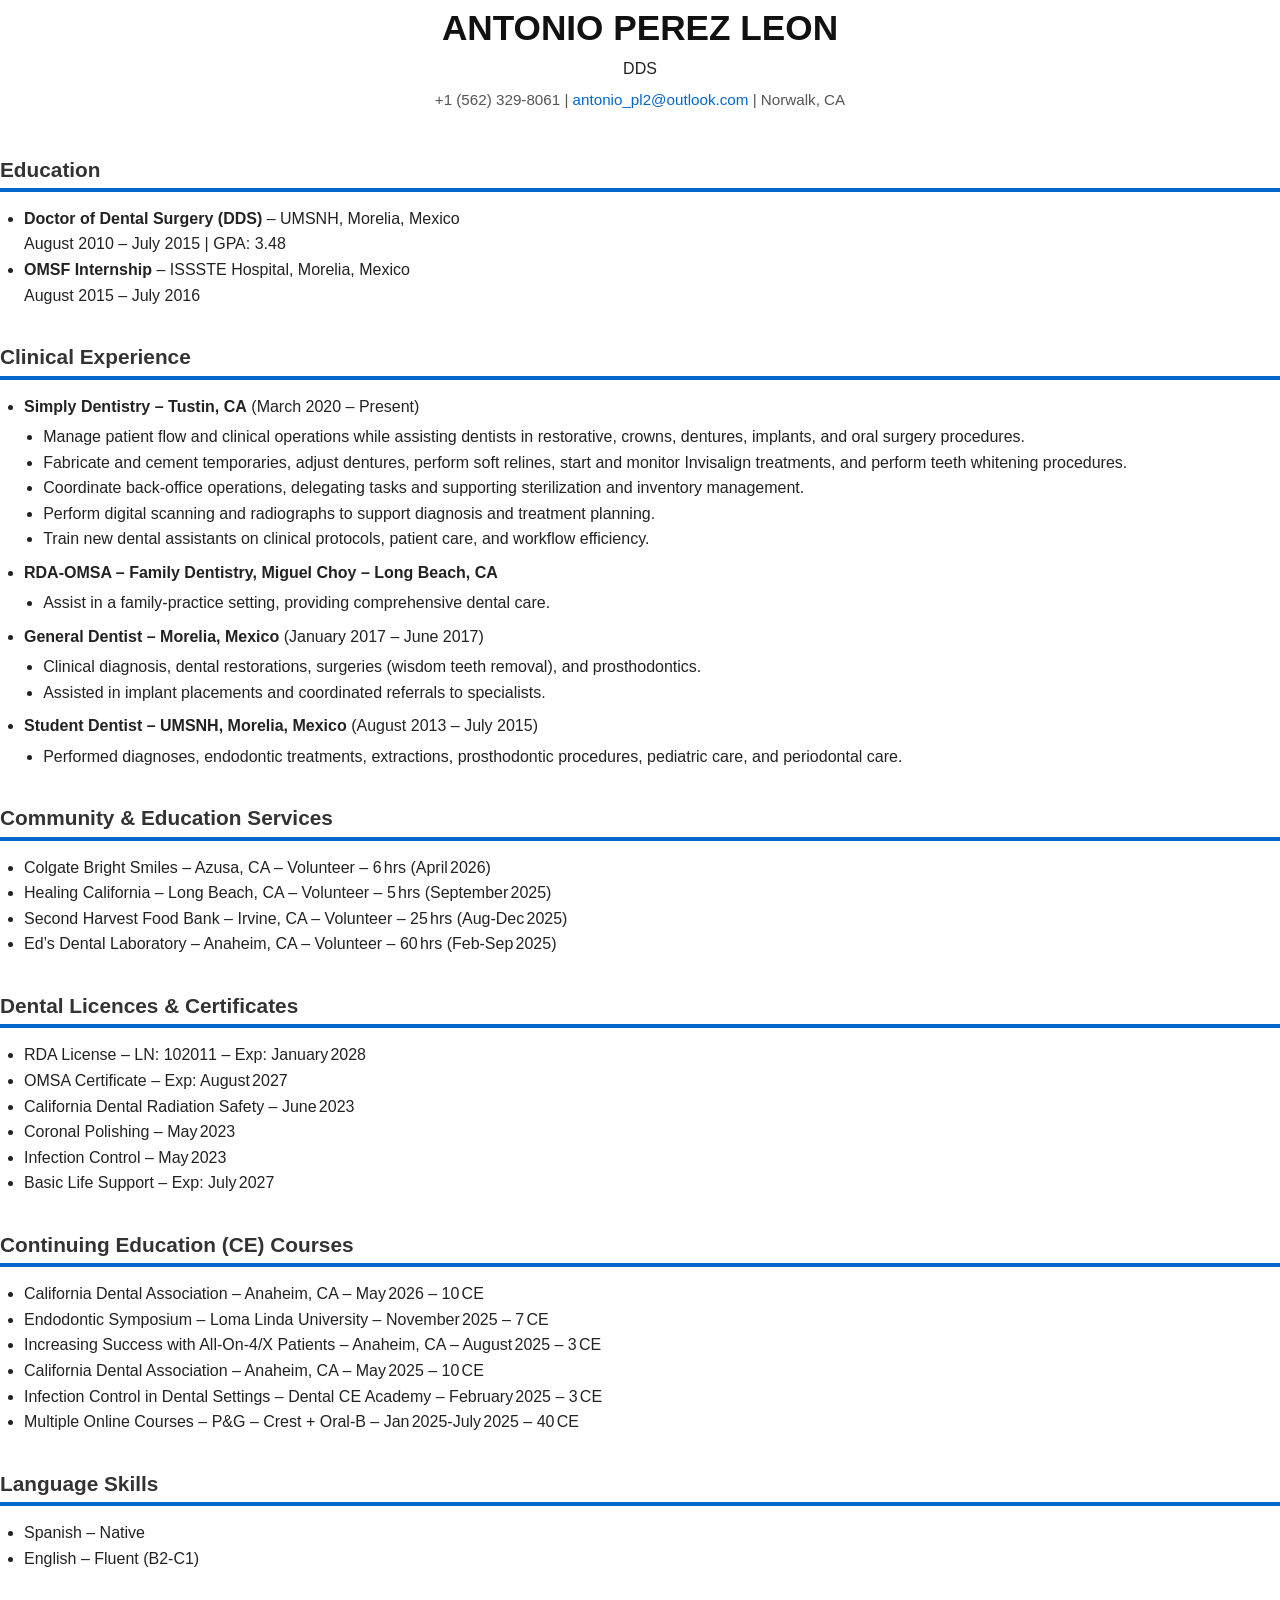
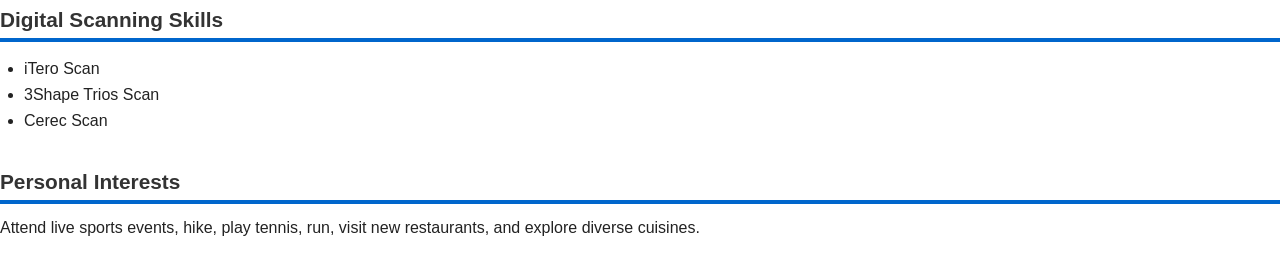
==== cv.html @ b7044615 "cv html" ====
<!DOCTYPE html>
<html lang="en">
<head>
  <meta charset="UTF-8" />
  <meta name="viewport" content="width=device-width, initial-scale=1.0" />
  <title>Antonio Perez Leon – Dental CV</title>
  <link rel="stylesheet" href="cv.css" />
</head>
<body>
  <header class="header">
    <h1 class="name">ANTONIO PEREZ LEON</h1>
    <h2 class="name"></h2>DDS
    <p class="contact">
      <span>+1 (562) 329‑8061</span> |
      <a href="mailto:antonio_pl2@outlook.com">antonio_pl2@outlook.com</a> |
      <span>Norwalk, CA</span>
    </p>
  </header>

  <section class="section education">
    <h2>Education</h2>
    <ul>
      <li><strong>Doctor of Dental Surgery (DDS)</strong> – UMSNH, Morelia, Mexico<br/>August 2010 – July 2015 | GPA: 3.48</li>
      <li><strong>OMSF Internship</strong> – ISSSTE Hospital, Morelia, Mexico<br/>August 2015 – July 2016</li>
    </ul>
  </section>

  <section class="section experience">
    <h2>Clinical Experience</h2>
    <ul>
      <li>
        <strong>Simply Dentistry – Tustin, CA</strong> (March 2020 – Present)
        <ul class="details">
          <li>Manage patient flow and clinical operations while assisting dentists in restorative, crowns, dentures, implants, and oral surgery procedures.</li>
          <li>Fabricate and cement temporaries, adjust dentures, perform soft relines, start and monitor Invisalign treatments, and perform teeth whitening procedures.</li>
          <li>Coordinate back‑office operations, delegating tasks and supporting sterilization and inventory management.</li>
          <li>Perform digital scanning and radiographs to support diagnosis and treatment planning.</li>
          <li>Train new dental assistants on clinical protocols, patient care, and workflow efficiency.</li>
        </ul>
      </li>
      <li>
        <strong>RDA‑OMSA – Family Dentistry, Miguel Choy – Long Beach, CA</strong>
        <ul class="details">
          <li>Assist in a family‑practice setting, providing comprehensive dental care.</li>
        </ul>
      </li>
      <li>
        <strong>General Dentist – Morelia, Mexico</strong> (January 2017 – June 2017)
        <ul class="details">
          <li>Clinical diagnosis, dental restorations, surgeries (wisdom teeth removal), and prosthodontics.</li>
          <li>Assisted in implant placements and coordinated referrals to specialists.</li>
        </ul>
      </li>
      <li>
        <strong>Student Dentist – UMSNH, Morelia, Mexico</strong> (August 2013 – July 2015)
        <ul class="details">
          <li>Performed diagnoses, endodontic treatments, extractions, prosthodontic procedures, pediatric care, and periodontal care.</li>
        </ul>
      </li>
    </ul>
  </section>

  <section class="section community">
    <h2>Community & Education Services</h2>
    <ul>
      <li>Colgate Bright Smiles – Azusa, CA – Volunteer – 6 hrs (April 2026)</li>
      <li>Healing California – Long Beach, CA – Volunteer – 5 hrs (September 2025)</li>
      <li>Second Harvest Food Bank – Irvine, CA – Volunteer – 25 hrs (Aug‑Dec 2025)</li>
      <li>Ed’s Dental Laboratory – Anaheim, CA – Volunteer – 60 hrs (Feb‑Sep 2025)</li>
    </ul>
  </section>

  <section class="section licenses">
    <h2>Dental Licences & Certificates</h2>
    <ul>
      <li>RDA License – LN: 102011 – Exp: January 2028</li>
      <li>OMSA Certificate – Exp: August 2027</li>
      <li>California Dental Radiation Safety – June 2023</li>
      <li>Coronal Polishing – May 2023</li>
      <li>Infection Control – May 2023</li>
      <li>Basic Life Support – Exp: July 2027</li>
    </ul>
  </section>

  <section class="section ce-courses">
    <h2>Continuing Education (CE) Courses</h2>
    <ul>
      <li>California Dental Association – Anaheim, CA – May 2026 – 10 CE</li>
      <li>Endodontic Symposium – Loma Linda University – November 2025 – 7 CE</li>
      <li>Increasing Success with All‑On‑4/X Patients – Anaheim, CA – August 2025 – 3 CE</li>
      <li>California Dental Association – Anaheim, CA – May 2025 – 10 CE</li>
      <li>Infection Control in Dental Settings – Dental CE Academy – February 2025 – 3 CE</li>
      <li>Multiple Online Courses – P&G – Crest + Oral‑B – Jan 2025‑July 2025 – 40 CE</li>
    </ul>
  </section>

  <section class="section languages">
    <h2>Language Skills</h2>
    <ul>
      <li>Spanish – Native</li>
      <li>English – Fluent (B2‑C1)</li>
    </ul>
  </section>

  <section class="section scanning">
    <h2>Digital Scanning Skills</h2>
    <ul>
      <li>iTero Scan</li>
      <li>3Shape Trios Scan</li>
      <li>Cerec Scan</li>
    </ul>
  </section>

  <section class="section interests">
    <h2>Personal Interests</h2>
    <p>Attend live sports events, hike, play tennis, run, visit new restaurants, and explore diverse cuisines.</p>
  </section>
</body>
</html>
---- cv.css ----
/* -------------------------------------------------
     CV – Canva design (Responsive)
     ------------------------------------------------- */

  /* ---- Global ------------------------------------------------- */
  html {
    box-sizing: border-box;
  }
  *, *::before, *::after {
    box-sizing: inherit;
  }

  /* Font & background */
  body {
    margin: 0;
    font-family: 'Open Sans', Arial, Helvetica, sans-serif;
    font-weight: 300;
    line-height: 1.6;
    color: #222222;               /* Dark‑grey main text */
    background-color: #ffffff;    /* White page */
  }

  /* Central container – limits width & adds horizontal padding */
  .container {
    max-width: 800px;
    margin: 0 auto;
    padding: 0 1rem;
  }

  /* ---- Header ------------------------------------------------- */
  header.header {
    text-align: center;
    margin-bottom: 2.5rem;
  }
  header .name {
    font-size: 2.2rem;
    font-weight: 600;
    margin: 0;
    color: #111111;               /* Near‑black for name */
  }
  header .contact {
    font-size: 0.95rem;
    margin-top: 0.4rem;
    color: #555555;               /* Medium‑grey for secondary info */
  }

  /* ---- Sections ------------------------------------------------ */
  section.section {
    margin-bottom: 2rem;
  }
  section.section h2 {
  font-size: 1.3rem;
  font-weight: 600;
  color: #333333;
  border: none;
  position: relative;
  padding-bottom: 4px;
  margin-bottom: 0.8rem;
}
section.section h2::after {
  content: '';
  position: absolute;
  left: 0;
  bottom: -2px;
  height: 4px;
  width: 100%;
  background: #0066cc;
}

  /* ---- Lists --------------------------------------------------- */
  ul {
    list-style-type: disc;
    margin-left: 1.5rem;
    padding-left: 0;
    margin-bottom: 0.5rem;
  }
  ul ul.details {
    margin-left: 1.2rem;
    margin-top: 0.3rem;
  }

  /* ---- Links --------------------------------------------------- */
  a {
    color: #0066cc;               /* Same blue as the image */
    text-decoration: none;
  }
  a:hover {
    text-decoration: underline;
  }

  /* ---- Small tweaks for readability --------------------------- */
  section.section p {
    margin: 0.5rem 0;
  }

  /* ---- Responsive adjustments --------------------------------- */

/* Custom block styles for profile/experience headings */
.rela-block.caps.greyed {
  font-size: 1.3rem;
  font-weight: 600;
  color: #0066cc; /* blue color matching link color */
  text-transform: uppercase;
  margin-bottom: 0.5rem;
}

  @media (max-width: 600px) {
    header .name { font-size: 1.8rem; }
    header .contact { font-size: 0.85rem; }
    section.section h2 { font-size: 1.15rem; }
  }
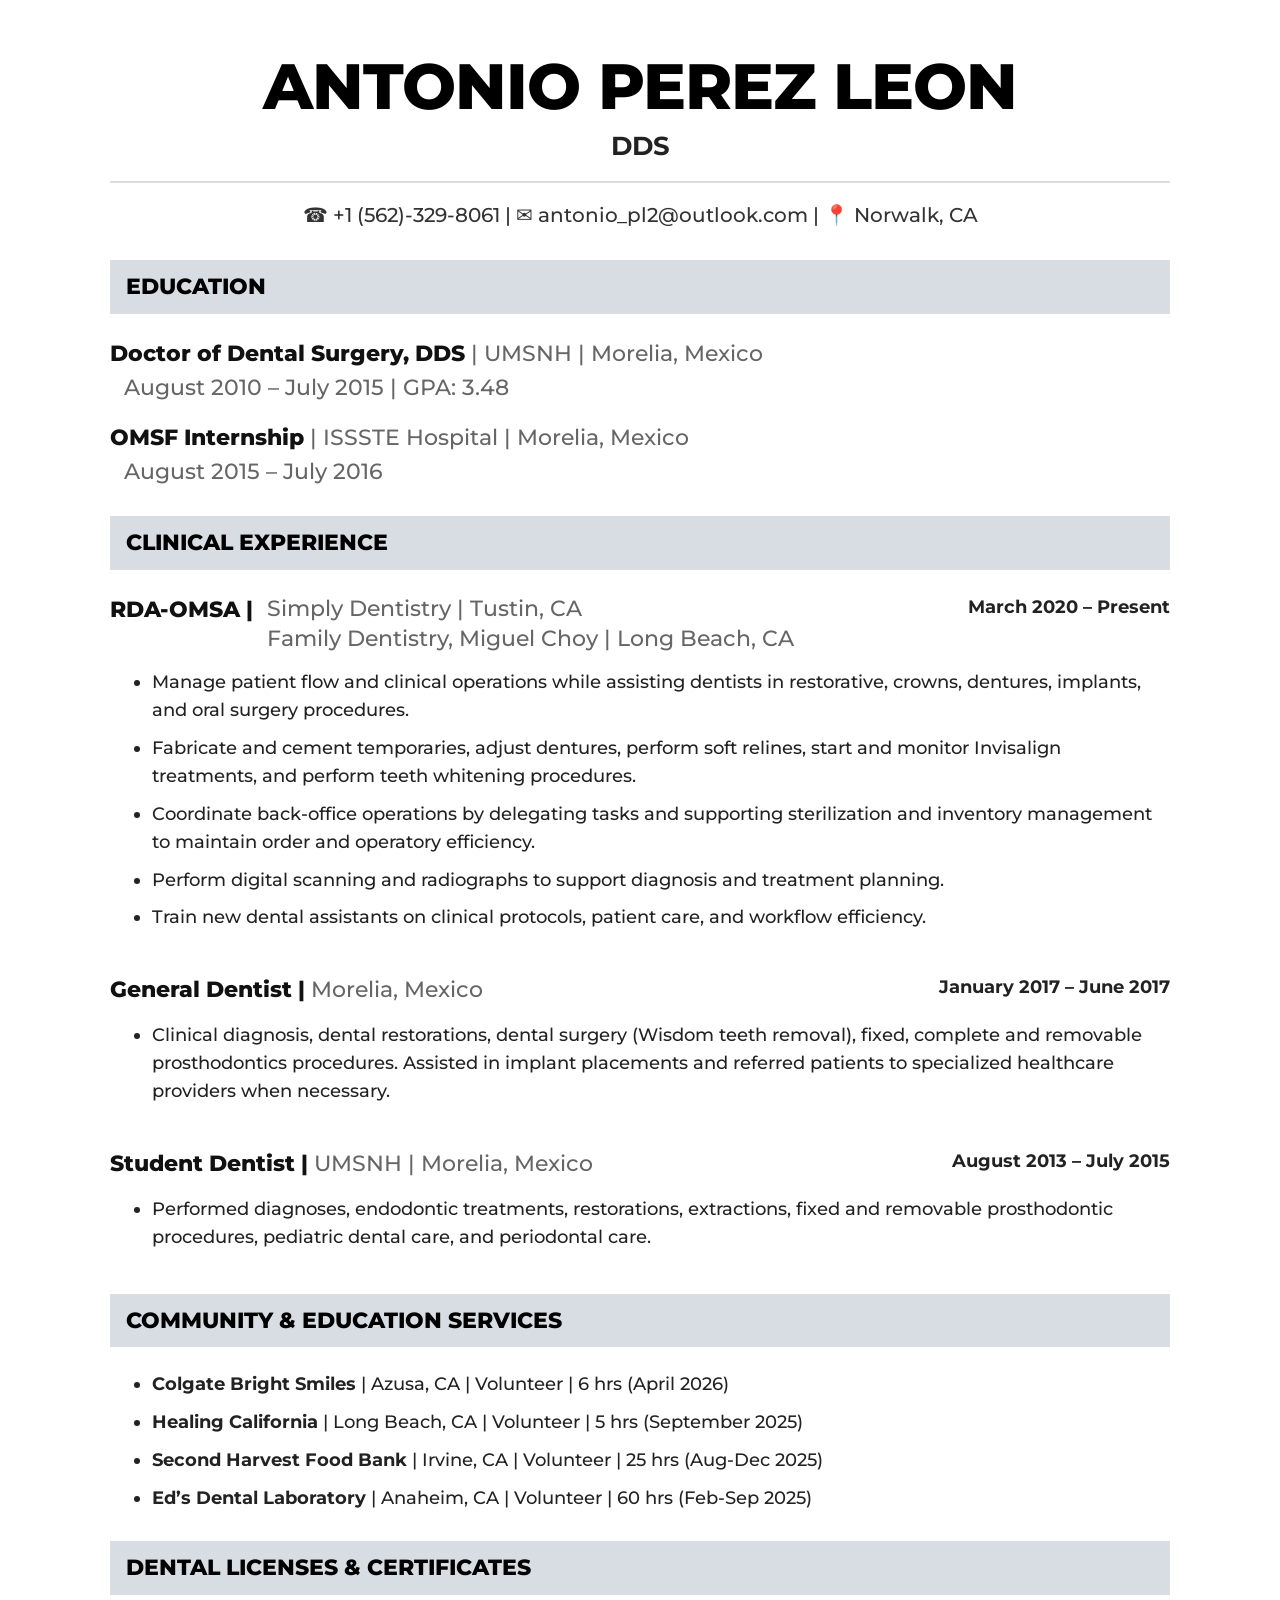
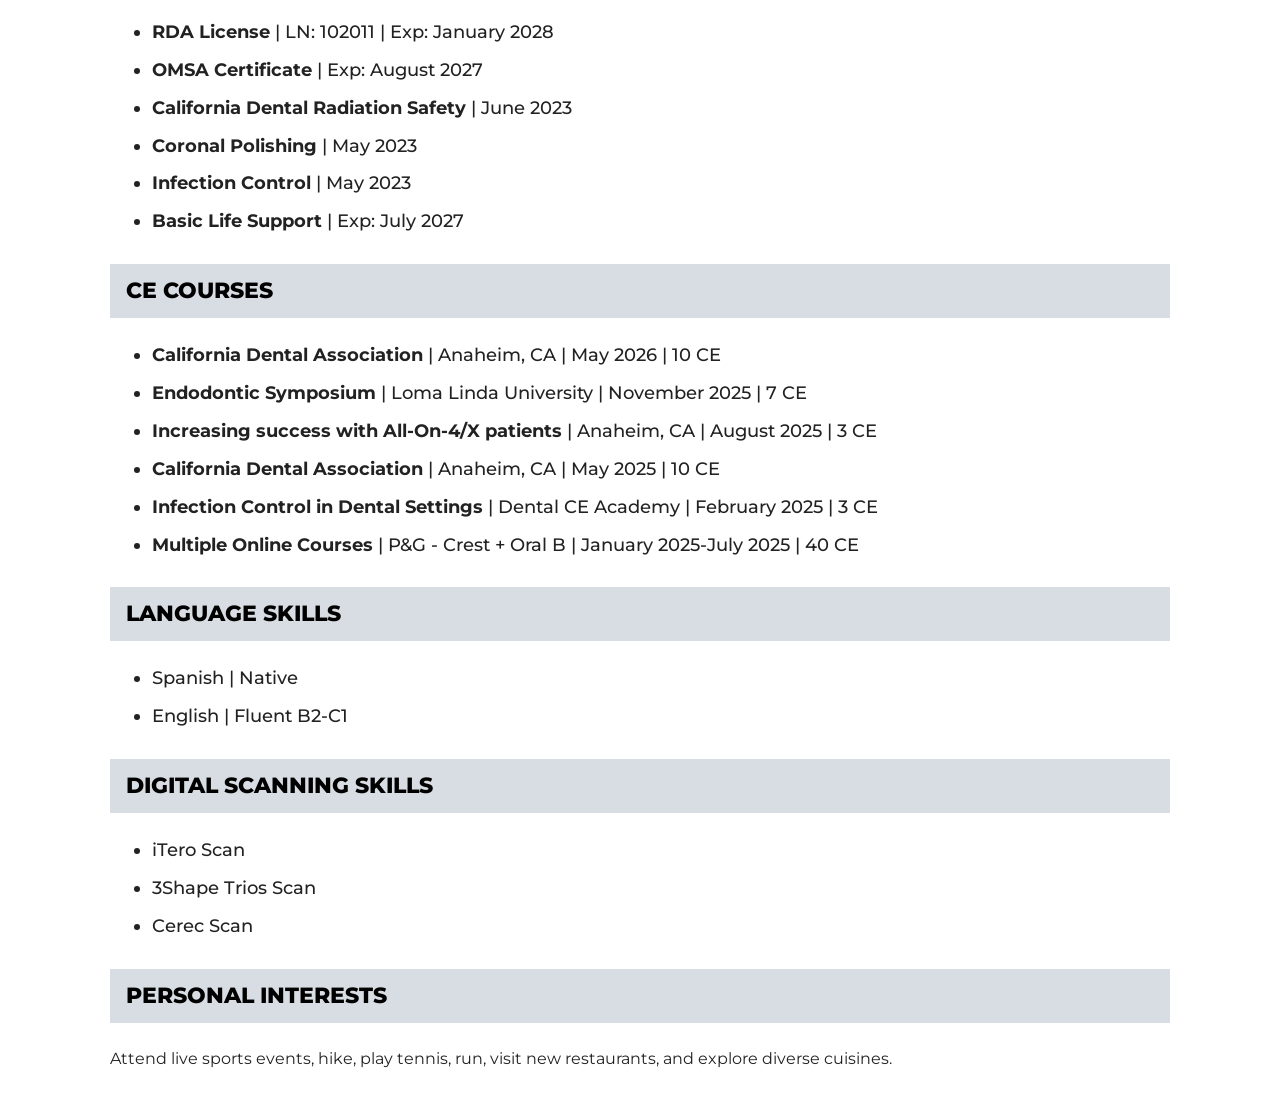
==== commit f8ddc520: "update css and html" ====
--- a/cv.html
+++ b/cv.html
@@ -2,118 +2,408 @@
 <html lang="en">
 <head>
   <meta charset="UTF-8" />
-  <meta name="viewport" content="width=device-width, initial-scale=1.0" />
+  <meta name="viewport" content="width=device-width, initial-scale=1.0"/>
   <title>Antonio Perez Leon – Dental CV</title>
-  <link rel="stylesheet" href="cv.css" />
+
+  <!-- FONT -->
+  <link rel="preconnect" href="https://fonts.googleapis.com">
+  <link rel="preconnect" href="https://fonts.gstatic.com" crossorigin>
+
+  <link href="https://fonts.googleapis.com/css2?family=Montserrat:wght@400;500;600;700;800&display=swap" rel="stylesheet">
+
+  <link rel="stylesheet" href="cv.css">
 </head>
+
 <body>
+
+  <!-- =========================================================
+       HEADER
+  ========================================================== -->
+
   <header class="header">
-    <h1 class="name">ANTONIO PEREZ LEON</h1>
-    <h2 class="name"></h2>DDS
+
+    <h1 class="main-name">
+      ANTONIO PEREZ LEON
+    </h1>
+
+    <h2 class="degree">
+      DDS
+    </h2>
+
+    <div class="divider"></div>
+
     <p class="contact">
-      <span>+1 (562) 329‑8061</span> |
-      <a href="mailto:antonio_pl2@outlook.com">antonio_pl2@outlook.com</a> |
-      <span>Norwalk, CA</span>
+      ☎ +1 (562)-329-8061 |
+      ✉ antonio_pl2@outlook.com |
+      📍 Norwalk, CA
     </p>
+
   </header>
 
-  <section class="section education">
-    <h2>Education</h2>
-    <ul>
-      <li><strong>Doctor of Dental Surgery (DDS)</strong> – UMSNH, Morelia, Mexico<br/>August 2010 – July 2015 | GPA: 3.48</li>
-      <li><strong>OMSF Internship</strong> – ISSSTE Hospital, Morelia, Mexico<br/>August 2015 – July 2016</li>
+  <!-- =========================================================
+       EDUCATION
+  ========================================================== -->
+
+  <section class="section">
+
+    <h2 class="section-title">
+      EDUCATION
+    </h2>
+
+    <div class="education-item">
+
+      <p>
+        <strong>Doctor of Dental Surgery, DDS</strong> |
+        UMSNH | Morelia, Mexico
+      </p>
+
+      <p class="subtext">
+        August 2010 – July 2015 | GPA: 3.48
+      </p>
+
+    </div>
+
+    <div class="education-item">
+
+      <p>
+        <strong>OMSF Internship</strong> |
+        ISSSTE Hospital | Morelia, Mexico
+      </p>
+
+      <p class="subtext">
+        August 2015 – July 2016
+      </p>
+
+    </div>
+
+  </section>
+
+  <!-- =========================================================
+       CLINICAL EXPERIENCE
+  ========================================================== -->
+
+  <section class="section">
+
+    <h2 class="section-title">
+      CLINICAL EXPERIENCE
+    </h2>
+
+    <!-- JOB -->
+    <div class="job">
+
+      <div class="job-top">
+
+        <div class="job-left">
+
+          <div class="job-title">
+            RDA-OMSA |
+          </div>
+
+          <div class="job-company">
+            Simply Dentistry | Tustin, CA
+            <br>
+            Family Dentistry, Miguel Choy | Long Beach, CA
+          </div>
+
+        </div>
+
+        <div class="job-date">
+          March 2020 – Present
+        </div>
+
+      </div>
+
+      <ul class="details">
+
+        <li>
+          Manage patient flow and clinical operations while assisting dentists in restorative,
+          crowns, dentures, implants, and oral surgery procedures.
+        </li>
+
+        <li>
+          Fabricate and cement temporaries, adjust dentures, perform soft relines,
+          start and monitor Invisalign treatments, and perform teeth whitening procedures.
+        </li>
+
+        <li>
+          Coordinate back-office operations by delegating tasks and supporting sterilization
+          and inventory management to maintain order and operatory efficiency.
+        </li>
+
+        <li>
+          Perform digital scanning and radiographs to support diagnosis and treatment planning.
+        </li>
+
+        <li>
+          Train new dental assistants on clinical protocols, patient care,
+          and workflow efficiency.
+        </li>
+
+      </ul>
+
+    </div>
+
+    <!-- JOB -->
+    <div class="job">
+
+      <div class="job-top">
+
+        <div class="job-left">
+
+          <div class="job-title">
+            General Dentist |
+            <span class="location">
+              Morelia, Mexico
+            </span>
+          </div>
+
+        </div>
+
+        <div class="job-date">
+          January 2017 – June 2017
+        </div>
+
+      </div>
+
+      <ul class="details">
+
+        <li>
+          Clinical diagnosis, dental restorations, dental surgery (Wisdom teeth removal),
+          fixed, complete and removable prosthodontics procedures.
+          Assisted in implant placements and referred patients to specialized
+          healthcare providers when necessary.
+        </li>
+
+      </ul>
+
+    </div>
+
+    <!-- JOB -->
+    <div class="job">
+
+      <div class="job-top">
+
+        <div class="job-left">
+
+          <div class="job-title">
+            Student Dentist |
+            <span class="location">
+              UMSNH | Morelia, Mexico
+            </span>
+          </div>
+
+        </div>
+
+        <div class="job-date">
+          August 2013 – July 2015
+        </div>
+
+      </div>
+
+      <ul class="details">
+
+        <li>
+          Performed diagnoses, endodontic treatments, restorations, extractions,
+          fixed and removable prosthodontic procedures,
+          pediatric dental care, and periodontal care.
+        </li>
+
+      </ul>
+
+    </div>
+
+  </section>
+
+  <!-- =========================================================
+       COMMUNITY
+  ========================================================== -->
+
+  <section class="section">
+
+    <h2 class="section-title">
+      COMMUNITY & EDUCATION SERVICES
+    </h2>
+
+    <ul class="details">
+
+      <li>
+        <strong>Colgate Bright Smiles</strong> |
+        Azusa, CA | Volunteer | 6 hrs (April 2026)
+      </li>
+
+      <li>
+        <strong>Healing California</strong> |
+        Long Beach, CA | Volunteer | 5 hrs (September 2025)
+      </li>
+
+      <li>
+        <strong>Second Harvest Food Bank</strong> |
+        Irvine, CA | Volunteer | 25 hrs (Aug-Dec 2025)
+      </li>
+
+      <li>
+        <strong>Ed’s Dental Laboratory</strong> |
+        Anaheim, CA | Volunteer | 60 hrs (Feb-Sep 2025)
+      </li>
+
     </ul>
-  </section>
-
-  <section class="section experience">
-    <h2>Clinical Experience</h2>
-    <ul>
-      <li>
-        <strong>Simply Dentistry – Tustin, CA</strong> (March 2020 – Present)
-        <ul class="details">
-          <li>Manage patient flow and clinical operations while assisting dentists in restorative, crowns, dentures, implants, and oral surgery procedures.</li>
-          <li>Fabricate and cement temporaries, adjust dentures, perform soft relines, start and monitor Invisalign treatments, and perform teeth whitening procedures.</li>
-          <li>Coordinate back‑office operations, delegating tasks and supporting sterilization and inventory management.</li>
-          <li>Perform digital scanning and radiographs to support diagnosis and treatment planning.</li>
-          <li>Train new dental assistants on clinical protocols, patient care, and workflow efficiency.</li>
-        </ul>
-      </li>
-      <li>
-        <strong>RDA‑OMSA – Family Dentistry, Miguel Choy – Long Beach, CA</strong>
-        <ul class="details">
-          <li>Assist in a family‑practice setting, providing comprehensive dental care.</li>
-        </ul>
-      </li>
-      <li>
-        <strong>General Dentist – Morelia, Mexico</strong> (January 2017 – June 2017)
-        <ul class="details">
-          <li>Clinical diagnosis, dental restorations, surgeries (wisdom teeth removal), and prosthodontics.</li>
-          <li>Assisted in implant placements and coordinated referrals to specialists.</li>
-        </ul>
-      </li>
-      <li>
-        <strong>Student Dentist – UMSNH, Morelia, Mexico</strong> (August 2013 – July 2015)
-        <ul class="details">
-          <li>Performed diagnoses, endodontic treatments, extractions, prosthodontic procedures, pediatric care, and periodontal care.</li>
-        </ul>
-      </li>
+
+  </section>
+
+  <!-- =========================================================
+       LICENSES
+  ========================================================== -->
+
+  <section class="section">
+
+    <h2 class="section-title">
+      DENTAL LICENSES & CERTIFICATES
+    </h2>
+
+    <ul class="details">
+
+      <li>
+        <strong>RDA License</strong> |
+        LN: 102011 | Exp: January 2028
+      </li>
+
+      <li>
+        <strong>OMSA Certificate</strong> |
+        Exp: August 2027
+      </li>
+
+      <li>
+        <strong>California Dental Radiation Safety</strong> |
+        June 2023
+      </li>
+
+      <li>
+        <strong>Coronal Polishing</strong> |
+        May 2023
+      </li>
+
+      <li>
+        <strong>Infection Control</strong> |
+        May 2023
+      </li>
+
+      <li>
+        <strong>Basic Life Support</strong> |
+        Exp: July 2027
+      </li>
+
     </ul>
-  </section>
-
-  <section class="section community">
-    <h2>Community & Education Services</h2>
-    <ul>
-      <li>Colgate Bright Smiles – Azusa, CA – Volunteer – 6 hrs (April 2026)</li>
-      <li>Healing California – Long Beach, CA – Volunteer – 5 hrs (September 2025)</li>
-      <li>Second Harvest Food Bank – Irvine, CA – Volunteer – 25 hrs (Aug‑Dec 2025)</li>
-      <li>Ed’s Dental Laboratory – Anaheim, CA – Volunteer – 60 hrs (Feb‑Sep 2025)</li>
+
+  </section>
+
+  <!-- =========================================================
+       CE COURSES
+  ========================================================== -->
+
+  <section class="section">
+
+    <h2 class="section-title">
+      CE COURSES
+    </h2>
+
+    <ul class="details">
+
+      <li>
+        <strong>California Dental Association</strong> |
+        Anaheim, CA | May 2026 | 10 CE
+      </li>
+
+      <li>
+        <strong>Endodontic Symposium</strong> |
+        Loma Linda University | November 2025 | 7 CE
+      </li>
+
+      <li>
+        <strong>Increasing success with All-On-4/X patients</strong> |
+        Anaheim, CA | August 2025 | 3 CE
+      </li>
+
+      <li>
+        <strong>California Dental Association</strong> |
+        Anaheim, CA | May 2025 | 10 CE
+      </li>
+
+      <li>
+        <strong>Infection Control in Dental Settings</strong> |
+        Dental CE Academy | February 2025 | 3 CE
+      </li>
+
+      <li>
+        <strong>Multiple Online Courses</strong> |
+        P&G - Crest + Oral B | January 2025-July 2025 | 40 CE
+      </li>
+
     </ul>
-  </section>
-
-  <section class="section licenses">
-    <h2>Dental Licences & Certificates</h2>
-    <ul>
-      <li>RDA License – LN: 102011 – Exp: January 2028</li>
-      <li>OMSA Certificate – Exp: August 2027</li>
-      <li>California Dental Radiation Safety – June 2023</li>
-      <li>Coronal Polishing – May 2023</li>
-      <li>Infection Control – May 2023</li>
-      <li>Basic Life Support – Exp: July 2027</li>
+
+  </section>
+
+  <!-- =========================================================
+       LANGUAGE SKILLS
+  ========================================================== -->
+
+  <section class="section">
+
+    <h2 class="section-title">
+      LANGUAGE SKILLS
+    </h2>
+
+    <ul class="details">
+
+      <li>
+        Spanish | Native
+      </li>
+
+      <li>
+        English | Fluent B2-C1
+      </li>
+
     </ul>
-  </section>
-
-  <section class="section ce-courses">
-    <h2>Continuing Education (CE) Courses</h2>
-    <ul>
-      <li>California Dental Association – Anaheim, CA – May 2026 – 10 CE</li>
-      <li>Endodontic Symposium – Loma Linda University – November 2025 – 7 CE</li>
-      <li>Increasing Success with All‑On‑4/X Patients – Anaheim, CA – August 2025 – 3 CE</li>
-      <li>California Dental Association – Anaheim, CA – May 2025 – 10 CE</li>
-      <li>Infection Control in Dental Settings – Dental CE Academy – February 2025 – 3 CE</li>
-      <li>Multiple Online Courses – P&G – Crest + Oral‑B – Jan 2025‑July 2025 – 40 CE</li>
+
+  </section>
+
+  <!-- =========================================================
+       DIGITAL SCANNING SKILLS
+  ========================================================== -->
+
+  <section class="section">
+
+    <h2 class="section-title">
+      DIGITAL SCANNING SKILLS
+    </h2>
+
+   <ul class="details">
+
+      <li>iTero Scan</li>
+
+      <li>3Shape Trios Scan</li>
+
+      <li>Cerec Scan</li>
+
     </ul>
-  </section>
-
-  <section class="section languages">
-    <h2>Language Skills</h2>
-    <ul>
-      <li>Spanish – Native</li>
-      <li>English – Fluent (B2‑C1)</li>
-    </ul>
-  </section>
-
-  <section class="section scanning">
-    <h2>Digital Scanning Skills</h2>
-    <ul>
-      <li>iTero Scan</li>
-      <li>3Shape Trios Scan</li>
-      <li>Cerec Scan</li>
-    </ul>
-  </section>
-
-  <section class="section interests">
-    <h2>Personal Interests</h2>
-    <p>Attend live sports events, hike, play tennis, run, visit new restaurants, and explore diverse cuisines.</p>
-  </section>
+
+  </section>
+
+  <!-- =========================================================
+       PERSONAL INTERESTS
+  ========================================================== -->
+
+  <section class="section">
+
+    <h2 class="section-title">
+      PERSONAL INTERESTS
+    </h2>
+
+    <p class="interests">
+      Attend live sports events, hike, play tennis, run,
+      visit new restaurants, and explore diverse cuisines.
+    </p>
+
+  </section>
+
 </body>
-</html>
+</html>
--- a/cv.css
+++ b/cv.css
@@ -1,111 +1,261 @@
-/* -------------------------------------------------
-     CV – Canva design (Responsive)
-     ------------------------------------------------- */
-
-  /* ---- Global ------------------------------------------------- */
-  html {
-    box-sizing: border-box;
-  }
-  *, *::before, *::after {
-    box-sizing: inherit;
-  }
-
-  /* Font & background */
-  body {
-    margin: 0;
-    font-family: 'Open Sans', Arial, Helvetica, sans-serif;
-    font-weight: 300;
-    line-height: 1.6;
-    color: #222222;               /* Dark‑grey main text */
-    background-color: #ffffff;    /* White page */
-  }
-
-  /* Central container – limits width & adds horizontal padding */
-  .container {
-    max-width: 800px;
-    margin: 0 auto;
-    padding: 0 1rem;
-  }
-
-  /* ---- Header ------------------------------------------------- */
-  header.header {
-    text-align: center;
-    margin-bottom: 2.5rem;
-  }
-  header .name {
-    font-size: 2.2rem;
-    font-weight: 600;
-    margin: 0;
-    color: #111111;               /* Near‑black for name */
-  }
-  header .contact {
-    font-size: 0.95rem;
-    margin-top: 0.4rem;
-    color: #555555;               /* Medium‑grey for secondary info */
-  }
-
-  /* ---- Sections ------------------------------------------------ */
-  section.section {
-    margin-bottom: 2rem;
-  }
-  section.section h2 {
-  font-size: 1.3rem;
-  font-weight: 600;
-  color: #333333;
-  border: none;
-  position: relative;
-  padding-bottom: 4px;
-  margin-bottom: 0.8rem;
-}
-section.section h2::after {
-  content: '';
-  position: absolute;
-  left: 0;
-  bottom: -2px;
-  height: 4px;
-  width: 100%;
-  background: #0066cc;
-}
-
-  /* ---- Lists --------------------------------------------------- */
-  ul {
-    list-style-type: disc;
-    margin-left: 1.5rem;
-    padding-left: 0;
-    margin-bottom: 0.5rem;
-  }
-  ul ul.details {
-    margin-left: 1.2rem;
-    margin-top: 0.3rem;
-  }
-
-  /* ---- Links --------------------------------------------------- */
-  a {
-    color: #0066cc;               /* Same blue as the image */
-    text-decoration: none;
-  }
-  a:hover {
-    text-decoration: underline;
-  }
-
-  /* ---- Small tweaks for readability --------------------------- */
-  section.section p {
-    margin: 0.5rem 0;
-  }
-
-  /* ---- Responsive adjustments --------------------------------- */
-
-/* Custom block styles for profile/experience headings */
-.rela-block.caps.greyed {
-  font-size: 1.3rem;
-  font-weight: 600;
-  color: #0066cc; /* blue color matching link color */
-  text-transform: uppercase;
-  margin-bottom: 0.5rem;
-}
-
-  @media (max-width: 600px) {
-    header .name { font-size: 1.8rem; }
-    header .contact { font-size: 0.85rem; }
-    section.section h2 { font-size: 1.15rem; }
-  }+/* =========================================================
+   RESET
+========================================================= */
+
+*{
+  margin:0;
+  padding:0;
+  box-sizing:border-box;
+}
+
+/* =========================================================
+   BODY
+========================================================= */
+
+body{
+  font-family:'Montserrat', sans-serif;
+  background:#ffffff;
+  color:#222;
+  max-width:1200px;
+  margin:auto;
+  padding:40px 70px;
+  line-height:1.45;
+}
+
+/* =========================================================
+   HEADER
+========================================================= */
+
+.header{
+  text-align:center;
+  margin-bottom:30px;
+}
+
+.main-name{
+  font-size:64px;
+  font-weight:800;
+  color:#000;
+  letter-spacing:-1px;
+  margin-bottom:0;
+}
+
+.degree{
+  font-size:26px;
+  font-weight:700;
+  color:#222;
+  margin-top:-5px;
+  margin-bottom:16px;
+}
+
+.divider{
+  width:100%;
+  height:2px;
+  background:#d7dde3;
+  margin-bottom:18px;
+}
+
+.contact{
+  font-size:20px;
+  font-weight:500;
+  color:#333;
+}
+
+/* =========================================================
+   SECTION TITLES
+========================================================= */
+
+.section{
+  margin-top:28px;
+}
+
+.section-title{
+  background:#d7dde3;
+  padding:11px 16px;
+  font-size:22px;
+  font-weight:800;
+  color:#000;
+  text-transform:uppercase;
+  margin-bottom:24px;
+}
+
+/* =========================================================
+   EDUCATION
+========================================================= */
+
+.education-item{
+  margin-bottom:18px;
+}
+
+.education-item p{
+  font-size:22px;
+  color:#666;
+  font-weight:500;
+}
+
+.education-item strong{
+  color:#111;
+  font-weight:800;
+}
+
+.subtext{
+  margin-left:14px;
+  margin-top:2px;
+}
+
+/* =========================================================
+   JOBS
+========================================================= */
+
+.job{
+  margin-bottom:42px;
+}
+
+.job-top{
+  display:flex;
+  justify-content:space-between;
+  align-items:flex-start;
+  gap:20px;
+}
+
+.job-left{
+  display:flex;
+  align-items:flex-start;
+  gap:14px;
+}
+
+.job-title{
+  font-size:22px;
+  font-weight:800;
+  color:#111;
+  white-space:nowrap;
+}
+
+.job-company{
+  font-size:22px;
+  font-weight:500;
+  color:#666;
+  line-height:1.35;
+}
+
+.location{
+  color:#666;
+  font-weight:500;
+}
+
+.job-date{
+  font-size:18px;
+  font-weight:700;
+  color:#222;
+  white-space:nowrap;
+}
+
+/* =========================================================
+   BULLETS
+========================================================= */
+
+.details{
+  margin-top:16px;
+  margin-left:42px;
+}
+
+.details li{
+  font-size:18px;
+  font-weight:500;
+  color:#222;
+  margin-bottom:10px;
+  line-height:1.55;
+}
+
+/* =========================================================
+   RESPONSIVE
+========================================================= */
+
+@media(max-width:900px){
+
+  body{
+    padding:25px;
+  }
+
+  .main-name{
+    font-size:42px;
+  }
+
+  .degree{
+    font-size:22px;
+  }
+
+  .contact{
+    font-size:15px;
+  }
+
+  .section-title{
+    font-size:18px;
+  }
+
+  .education-item p,
+  .job-title,
+  .job-company{
+    font-size:18px;
+  }
+
+  .details li{
+    font-size:15px;
+  }
+
+  .job-top{
+    flex-direction:column;
+  }
+
+  .job-left{
+    flex-direction:column;
+    gap:2px;
+  }
+
+  .job-date{
+    margin-top:6px;
+  }
+  .interests{
+  font-size:18px;
+  font-weight:500;
+  color:#222;
+  line-height:1.55;
+
+  padding-left:38px;
+  position:relative;
+}
+
+/* custom bullet */
+.interests::before{
+  content:"•";
+  position:absolute;
+  left:12px;
+  top:0;
+  font-size:28px;
+  line-height:1;
+}
+/* =========================================================
+   SIMPLE LISTS
+========================================================= */
+
+.simple-list{
+  margin-top:10px;
+  padding-left:38px;   /* controls bullet indentation */
+}
+
+.simple-list li{
+  font-size:18px;
+  font-weight:500;
+  color:#222;
+  margin-bottom:8px;
+  line-height:1.45;
+
+  padding-left:10px;   /* spacing between bullet and text */
+}
+
+/* bold first text before "|" if desired */
+.simple-list li strong{
+  font-weight:800;
+  color:#111;
+}
+
+}
